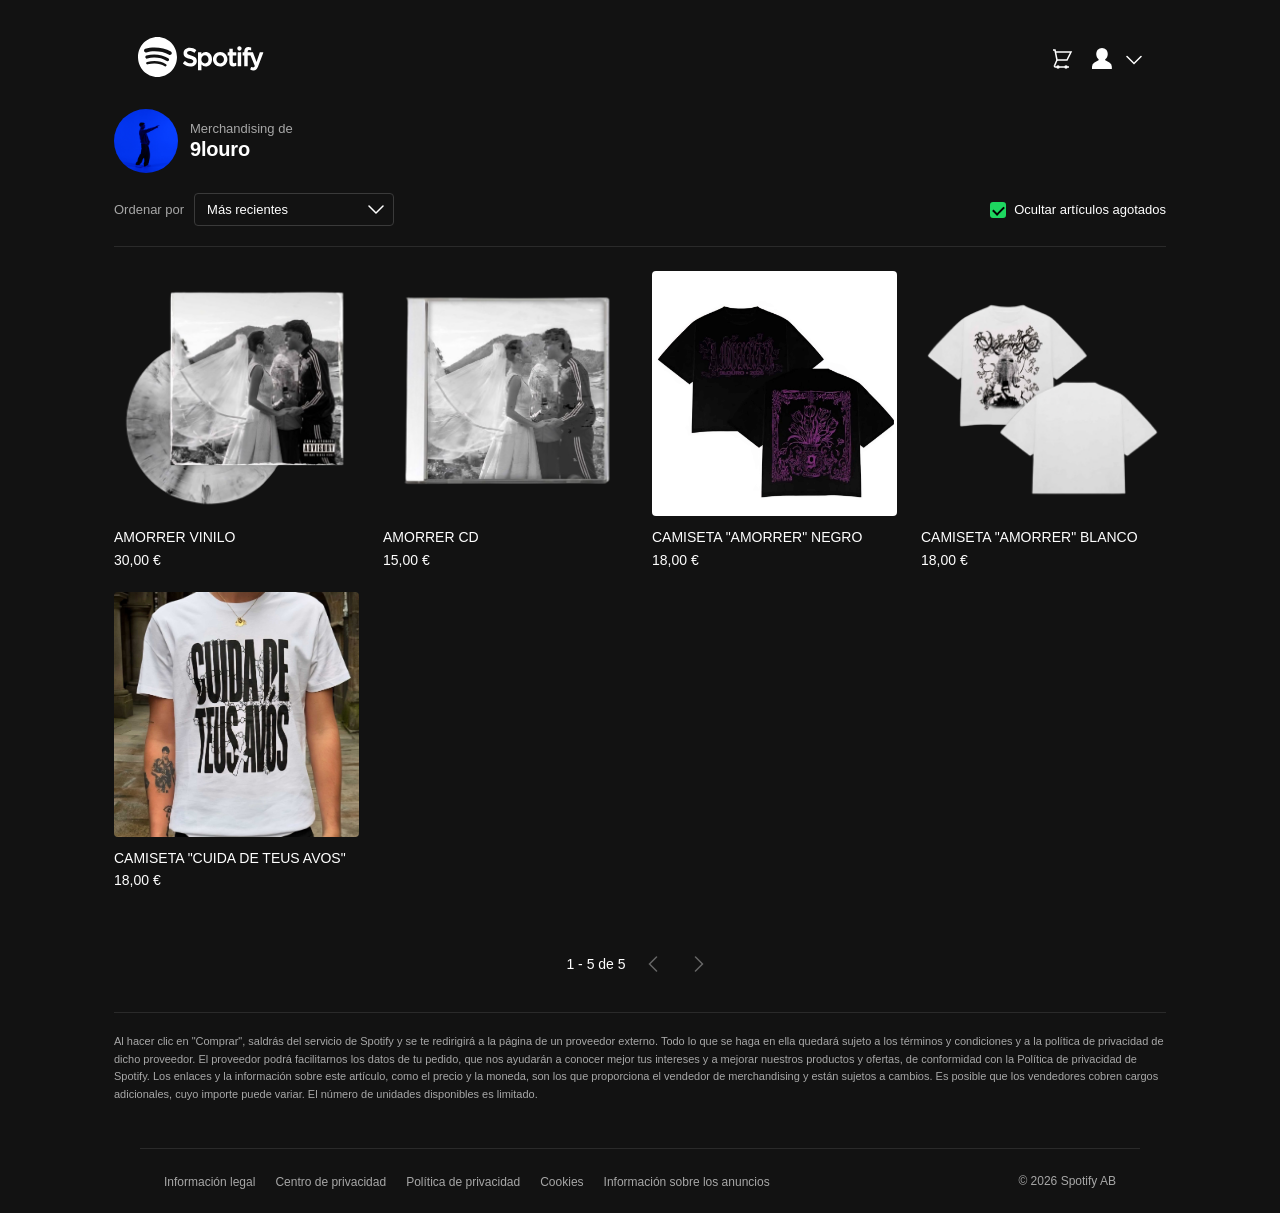
==== index.html @ 498a2c0f "Changes in the html's and new index" ====
<!DOCTYPE html>
<html lang="es">
<head>
  <meta charset="UTF-8">
  <meta name="viewport" content="width=device-width, initial-scale=1.0">
  <link rel="icon" href="https://shop.spotify.com/favicon.ico">
  <title>Spotify - Merchandising de 9louro</title>
  <style>
    * { box-sizing: border-box; margin: 0; padding: 0; }

    :root {
      --bg: #121212;
      --surface: #1a1a1a;
      --border: #2a2a2a;
      --text: #ffffff;
      --text-sub: #a7a7a7;
      --green: #1ed760;
      --green-hover: #1fdf64;
      --radius: 4px;
    }

    body {
      background: var(--bg);
      color: var(--text);
      font-family: 'CircularSp', 'Circular Std', Helvetica, Arial, sans-serif;
      font-size: 14px;
      min-height: 100vh;
      max-width: 1100px;
      margin: 0 auto;
      padding: 32px 24px 0;
    }

    /* ── HEADER ── */
    header {
      display: flex;
      align-items: center;
      justify-content: space-between;
      padding: 0 24px;
      background: var(--bg);
      position: sticky;
      top: 0;
      z-index: 100;
    }

    .logo svg { display: block; }

    .header-right {
      display: flex;
      align-items: center;
      gap: 8px;
    }

    .icon-btn {
      background: none;
      border: none;
      cursor: pointer;
      color: var(--text);
      display: flex;
      align-items: center;
      padding: 4px;
      border-radius: 50%;
      transition: opacity .15s;
    }
    .icon-btn:hover { opacity: .75; }

    /* ── ARTIST TITLE BAR ── */
    .artist-title-bar {
      display: flex;
      align-items: center;
      gap: 12px;
      padding: 24px 0 20px;
    }

    .artist-avatar {
      width: 64px;
      height: 64px;
      border-radius: 50%;
      object-fit: cover;
    }

    .artist-meta p:first-child {
      font-size: 13px;
      color: var(--text-sub);
      margin-bottom: 2px;
    }

    .artist-meta a {
      font-size: 20px;
      font-weight: 900;
      color: var(--text);
      text-decoration: none;
      letter-spacing: -0.01em;
    }
    .artist-meta a:hover { text-decoration: underline; }

    /* ── FILTERS ── */
    .filters-bar {
      display: flex;
      align-items: center;
      justify-content: space-between;
      flex-wrap: wrap;
      gap: 12px;
      padding: 0 0 20px;
      border-bottom: 1px solid var(--border);
      margin-bottom: 24px;
    }

    .sort-group {
      display: flex;
      align-items: center;
      gap: 10px;
    }

    .sort-label {
      font-size: 13px;
      color: var(--text-sub);
      white-space: nowrap;
    }

    .select-wrapper {
      position: relative;
    }

    select {
      background: var(--bg);
      border: 1px solid #3a3a3a;
      color: var(--text);
      padding: 8px 36px 8px 12px;
      border-radius: var(--radius);
      font-size: 13px;
      appearance: none;
      cursor: pointer;
      outline: none;
      transition: border-color .15s;
    }
    select:focus { border-color: var(--text); }

    .select-arrow {
      position: absolute;
      right: 10px;
      top: 50%;
      transform: translateY(-50%);
      pointer-events: none;
      color: var(--text);
    }

    .stock-filter {
      display: flex;
      align-items: center;
      gap: 8px;
      cursor: pointer;
      user-select: none;
    }

    .stock-filter input[type="checkbox"] {
      appearance: none;
      width: 16px;
      height: 16px;
      border: 2px solid var(--green);
      border-radius: 3px;
      background: transparent;
      cursor: pointer;
      position: relative;
      flex-shrink: 0;
    }
    .stock-filter input[type="checkbox"]:checked {
      background: var(--green);
    }
    .stock-filter input[type="checkbox"]:checked::after {
      content: '';
      position: absolute;
      left: 3px;
      top: 0px;
      width: 5px;
      height: 9px;
      border: 2px solid #000;
      border-top: none;
      border-left: none;
      transform: rotate(45deg);
    }

    .stock-filter span {
      font-size: 13px;
      color: var(--text);
    }

    /* ── PRODUCT GRID ── */
    .products-grid {
      display: grid;
      grid-template-columns: repeat(auto-fill, minmax(200px, 1fr));
      gap: 24px;
      margin-bottom: 40px;
    }

    .product-card {
      text-decoration: none;
      color: var(--text);
      display: flex;
      flex-direction: column;
      cursor: pointer;
      border-radius: 4px;
      transition: opacity .15s;
    }
    .product-card:hover { opacity: .85; }

    .product-img-wrap {
      position: relative;
      width: 100%;
      padding-top: 100%;
      border-radius: var(--radius);
      overflow: hidden;
      margin-bottom: 12px;
    }

    .product-img-wrap img {
      position: absolute;
      inset: 0;
      width: 100%;
      height: 100%;
      object-fit: contain;
      display: block;
    }

    .product-name {
      font-size: 14px;
      font-weight: 400;
      line-height: 1.4;
      margin-bottom: 4px;
      color: var(--text);
    }

    .product-price {
      font-size: 14px;
      color: var(--text);
    }

    /* ── PAGINATION ── */
    .pagination {
      display: flex;
      align-items: center;
      justify-content: center;
      gap: 12px;
      padding: 20px 0 32px;
    }

    .page-count {
      font-size: 14px;
      color: var(--text);
    }

    .page-btn {
      background: none;
      border: none;
      cursor: pointer;
      color: var(--text);
      display: flex;
      align-items: center;
      justify-content: center;
      width: 32px;
      height: 32px;
      border-radius: 50%;
      transition: background .15s;
    }
    .page-btn:hover:not(:disabled) { background: #2a2a2a; }
    .page-btn:disabled { opacity: .35; cursor: default; }

    /* ── DISCLAIMER ── */
    .disclaimer-section {
      border-top: 1px solid var(--border);
      padding: 20px 0;
      margin-bottom: 24px;
    }

    .disclaimer-section p {
      font-size: 11px;
      color: var(--text-sub);
      line-height: 1.6;
    }

    /* ── FOOTER ── */
    footer {
      border-top: 1px solid var(--border);
      padding: 24px;
      display: flex;
      align-items: center;
      justify-content: space-between;
      flex-wrap: wrap;
      gap: 12px;
      max-width: 1000px;
      margin: 0 auto;
    }

    .footer-links {
      display: flex;
      gap: 20px;
      flex-wrap: wrap;
      list-style: none;
    }

    .footer-links a {
      color: var(--text-sub);
      text-decoration: none;
      font-size: 12px;
      transition: color .15s;
    }
    .footer-links a:hover { color: var(--text); }

    .copyright {
      font-size: 12px;
      color: var(--text-sub);
    }

    /* ── CART DRAWER ── */
    .drawer-backdrop {
      position: fixed;
      inset: 0;
      background: rgba(0,0,0,.6);
      z-index: 200;
      display: none;
      opacity: 0;
      transition: opacity .25s;
    }
    .drawer-backdrop.open { display: flex; opacity: 1; }

    .drawer {
      position: fixed;
      top: 0;
      right: -360px;
      width: 360px;
      height: 100%;
      background: #fff;
      color: #000;
      z-index: 201;
      display: flex;
      flex-direction: column;
      transition: right .25s ease;
    }
    .drawer.open { right: 0; }

    .drawer-header {
      display: flex;
      align-items: center;
      justify-content: space-between;
      padding: 20px 24px;
      border-bottom: 1px solid #e5e5e5;
    }

    .drawer-title {
      font-size: 18px;
      font-weight: 900;
    }

    .drawer-close {
      background: none;
      border: none;
      cursor: pointer;
      color: #000;
      display: flex;
    }

    .drawer-body {
      flex: 1;
      display: flex;
      flex-direction: column;
      align-items: center;
      justify-content: center;
      gap: 16px;
      padding: 32px;
      text-align: center;
    }

    .empty-cart-msg {
      font-size: 14px;
      color: #666;
    }

    .start-shopping-btn {
      background: var(--green);
      color: #000;
      border: none;
      border-radius: 500px;
      padding: 12px 24px;
      font-size: 14px;
      font-weight: 700;
      cursor: pointer;
      transition: background .15s;
    }
    .start-shopping-btn:hover { background: var(--green-hover); }

    /* ── RESPONSIVE ── */
    @media (max-width: 600px) {
      .products-grid { grid-template-columns: repeat(2, 1fr); gap: 16px; }
      body { padding: 16px 16px 0; }
    }
  </style>
</head>
<body>

<!-- CART DRAWER -->
<div class="drawer-backdrop" id="drawerBackdrop" onclick="closeCart()"></div>
<div class="drawer" id="cartDrawer">
  <div class="drawer-header">
    <span class="drawer-title">Tu carrito</span>
    <button class="drawer-close" onclick="closeCart()" aria-label="Cerrar carrito">
      <svg width="24" height="24" viewBox="0 0 24 24" fill="currentColor">
        <path d="M3.293 3.293a1 1 0 0 1 1.414 0L12 10.586l7.293-7.293a1 1 0 1 1 1.414 1.414L13.414 12l7.293 7.293a1 1 0 0 1-1.414 1.414L12 13.414l-7.293 7.293a1 1 0 0 1-1.414-1.414L10.586 12 3.293 4.707a1 1 0 0 1 0-1.414z"/>
      </svg>
    </button>
  </div>
  <div class="drawer-body">
    <p class="empty-cart-msg">Tu carrito está vacío</p>
    <button class="start-shopping-btn" onclick="closeCart()">Empezar a comprar</button>
  </div>
</div>

<!-- HEADER -->
<header>
  <div>
    <a href="https://www.spotify.com" aria-label="Spotify">
      <svg width="130" height="50" viewBox="0 0 78 24" fill="white">
        <path d="M18.616 10.639c-3.77-2.297-9.99-2.509-13.59-1.388a1.077 1.077 0 0 1-1.164-.363 1.14 1.14 0 0 1-.119-1.237c.136-.262.37-.46.648-.548 4.132-1.287 11-1.038 15.342 1.605a1.138 1.138 0 0 1 .099 1.863 1.081 1.081 0 0 1-.813.213c-.142-.02-.28-.07-.403-.145Zm-.124 3.402a.915.915 0 0 1-.563.42.894.894 0 0 1-.69-.112c-3.144-1.983-7.937-2.557-11.657-1.398a.898.898 0 0 1-.971-.303.952.952 0 0 1-.098-1.03.929.929 0 0 1 .54-.458c4.248-1.323 9.53-.682 13.14 1.595a.95.95 0 0 1 .3 1.286Zm-1.43 3.267a.73.73 0 0 1-.45.338.712.712 0 0 1-.553-.089c-2.748-1.722-6.204-2.111-10.276-1.156a.718.718 0 0 1-.758-.298.745.745 0 0 1-.115-.265.757.757 0 0 1 .092-.563.737.737 0 0 1 .457-.333c4.455-1.045 8.277-.595 11.361 1.338a.762.762 0 0 1 .241 1.028ZM11.696 0C5.237 0 0 5.373 0 12c0 6.628 5.236 12 11.697 12 6.46 0 11.698-5.372 11.698-12 0-6.627-5.238-12-11.699-12h.001Zm20.126 11.078c-2.019-.494-2.379-.84-2.379-1.57 0-.688.633-1.151 1.572-1.151.91 0 1.814.352 2.76 1.076a.131.131 0 0 0 .187-.03l.987-1.426a.139.139 0 0 0-.025-.185c-1.127-.928-2.396-1.378-3.88-1.378-2.18 0-3.703 1.342-3.703 3.263 0 2.06 1.315 2.788 3.585 3.352 1.932.457 2.258.84 2.258 1.524 0 .757-.659 1.229-1.72 1.229-1.18 0-2.141-.408-3.216-1.364a.13.13 0 0 0-.188.016l-1.106 1.35a.137.137 0 0 0 .013.188c1.252 1.147 2.79 1.752 4.451 1.752 2.35 0 3.869-1.317 3.869-3.356 0-1.723-1.003-2.676-3.465-3.29Zm10.487 2.31c0 1.454-.874 2.47-2.125 2.47-1.235 0-2.169-1.061-2.169-2.47 0-1.41.933-2.47 2.17-2.47 1.23 0 2.124 1.038 2.124 2.47Zm-1.706-4.354c-1.018 0-1.854.412-2.543 1.256v-.95a.136.136 0 0 0-.038-.095.132.132 0 0 0-.093-.04h-1.81a.131.131 0 0 0-.093.04.136.136 0 0 0-.039.096v10.546c0 .076.06.137.133.137h1.809a.132.132 0 0 0 .093-.041.136.136 0 0 0 .038-.096v-3.329c.69.794 1.525 1.18 2.543 1.18 1.893 0 3.808-1.494 3.808-4.35 0-2.858-1.915-4.354-3.808-4.354Zm8.72 6.839c-1.297 0-2.274-1.068-2.274-2.486 0-1.422.943-2.455 2.244-2.455 1.305 0 2.288 1.069 2.288 2.487 0 1.422-.949 2.454-2.258 2.454Zm0-6.838c-2.438 0-4.347 1.926-4.347 4.383 0 2.432 1.896 4.338 4.317 4.338 2.445 0 4.36-1.92 4.36-4.369 0-2.44-1.901-4.353-4.33-4.353Zm9.535.17h-1.99V7.117a.136.136 0 0 0-.08-.126.13.13 0 0 0-.052-.01h-1.809a.133.133 0 0 0-.093.04.136.136 0 0 0-.038.095v2.087h-.87a.131.131 0 0 0-.122.085.139.139 0 0 0-.01.052v1.595c0 .074.06.135.132.135h.87v4.126c0 1.667.809 2.513 2.404 2.513.648 0 1.186-.138 1.694-.434a.135.135 0 0 0 .067-.117V15.64a.137.137 0 0 0-.063-.115.13.13 0 0 0-.129-.006c-.349.18-.685.263-1.061.263-.58 0-.84-.271-.84-.876V11.07h1.99a.13.13 0 0 0 .094-.04.136.136 0 0 0 .039-.096V9.339a.137.137 0 0 0-.039-.096.132.132 0 0 0-.094-.04v.001Zm6.934.007v-.255c0-.755.281-1.092.914-1.092.376 0 .68.077 1.019.194a.13.13 0 0 0 .118-.02.135.135 0 0 0 .056-.11V6.365a.137.137 0 0 0-.026-.081.133.133 0 0 0-.068-.05 4.852 4.852 0 0 0-1.502-.22c-1.67 0-2.554.965-2.554 2.788v.393h-.87a.132.132 0 0 0-.093.04.136.136 0 0 0-.038.096v1.603c0 .075.059.136.132.136h.87v6.364c0 .075.058.135.131.135h1.809c.072 0 .131-.06.131-.135V11.07h1.69l2.586 6.362c-.294.669-.583.802-.977.802-.319 0-.654-.098-.998-.29a.133.133 0 0 0-.105-.01.135.135 0 0 0-.078.072l-.612 1.38a.137.137 0 0 0 .056.175 3.733 3.733 0 0 0 1.932.508c1.334 0 2.073-.638 2.724-2.355l3.137-8.317a.14.14 0 0 0-.014-.126.131.131 0 0 0-.108-.06h-1.883a.132.132 0 0 0-.126.092l-1.928 5.651L69.006 9.3a.133.133 0 0 0-.124-.088h-3.09v.001Zm-4.02-.008h-1.809a.132.132 0 0 0-.093.041.136.136 0 0 0-.038.096v8.094c0 .075.06.135.132.135h1.809c.072 0 .131-.06.131-.135V9.34a.136.136 0 0 0-.038-.096.133.133 0 0 0-.094-.04Zm-.896-3.685a1.295 1.295 0 0 0-.919.393c-.243.25-.379.586-.377.937a1.342 1.342 0 0 0 .377.938 1.304 1.304 0 0 0 .92.393c.346-.002.677-.143.92-.393s.379-.587.377-.938c0-.735-.581-1.33-1.296-1.33h-.002Z"/>
      </svg>
    </a>
  </div>
  <div class="header-right">
    <button class="icon-btn" onclick="openCart()" aria-label="Abrir carrito">
      <svg width="24" height="24" viewBox="0 0 24 24" fill="currentColor">
        <path d="M3 3h2l.4 2M7 13h10l4-8H5.4M7 13L5.4 5M7 13l-2.3 5.3A1 1 0 0 0 5.6 20H19m-12 0a1 1 0 1 0 2 0 1 1 0 0 0-2 0Zm8 0a1 1 0 1 0 2 0 1 1 0 0 0-2 0Z" stroke="white" stroke-width="1.5" fill="none"/>
      </svg>
    </button>
    <button class="icon-btn" aria-label="Perfil">
      <svg width="24" height="24" viewBox="0 0 24 24" fill="currentColor">
        <path d="M10.165 11.101a2.5 2.5 0 0 1-.67 3.766L5.5 17.173A2.998 2.998 0 0 0 4 19.771v.232h16.001v-.232a3 3 0 0 0-1.5-2.598l-3.995-2.306a2.5 2.5 0 0 1-.67-3.766l.521-.626.002-.002c.8-.955 1.303-1.987 1.375-3.19.041-.706-.088-1.433-.187-1.727a3.717 3.717 0 0 0-.768-1.334 3.767 3.767 0 0 0-5.557 0c-.34.37-.593.82-.768 1.334-.1.294-.228 1.021-.187 1.727.072 1.203.575 2.235 1.375 3.19l.002.002.521.626z"/>
        <path d="M15.727 11.758l-.52.624a.5.5 0 0 0 .134.753l3.995 2.306a5 5 0 0 1 2.5 4.33v2.232H2V19.77a5 5 0 0 1 2.5-4.33l3.995-2.306a.5.5 0 0 0 .134-.753l-.518-.622-.002-.002c-1-1.192-1.735-2.62-1.838-4.356-.056-.947.101-1.935.29-2.49A5.713 5.713 0 0 1 7.748 2.87a5.768 5.768 0 0 1 8.505 0 5.713 5.713 0 0 1 1.187 2.043c.189.554.346 1.542.29 2.489-.103 1.736-.838 3.163-1.837 4.355m-.001.001z"/>
      </svg>
    </button>
    <svg width="16" height="16" viewBox="0 0 16 16" fill="white">
      <path d="M.47 4.97a.75.75 0 0 1 1.06 0L8 11.44l6.47-6.47a.75.75 0 1 1 1.06 1.06L8 13.56.47 6.03a.75.75 0 0 1 0-1.06z"/>
    </svg>
  </div>
</header>

<!-- ARTIST TITLE -->
<div class="artist-title-bar">
  <img src="./Media/artist photo.png" alt="9louro" class="artist-avatar">
  <div class="artist-meta">
    <p>Merchandising de</p>
    <a href="https://open.spotify.com/artist/6qqNVTkY8uBg9cP3Jd7DAH" target="_blank">9louro</a>
  </div>
</div>

<!-- FILTERS -->
<div class="filters-bar">
  <div class="sort-group">
    <span class="sort-label">Ordenar por</span>
    <div class="select-wrapper">
      <select id="sortSelect" onchange="sortProducts()">
        <option value="date_desc">Más recientes</option>
        <option value="date_asc">Más antiguos</option>
        <option value="price_asc">Precio: de menor a mayor</option>
        <option value="price_desc">Precio: de mayor a menor</option>
      </select>
      <span class="select-arrow">
        <svg width="16" height="16" viewBox="0 0 16 16" fill="currentColor">
          <path d="M.47 4.97a.75.75 0 0 1 1.06 0L8 11.44l6.47-6.47a.75.75 0 1 1 1.06 1.06L8 13.56.47 6.03a.75.75 0 0 1 0-1.06z"/>
        </svg>
      </span>
    </div>
  </div>
  <label class="stock-filter">
    <input type="checkbox" id="inStockOnly" checked onchange="renderProducts()">
    <span>Ocultar artículos agotados</span>
  </label>
</div>

<!-- PRODUCTS GRID -->
<section class="products-grid" id="productsGrid"></section>

<!-- PAGINATION -->
<nav class="pagination" aria-label="Pages">
  <span class="page-count" id="pageCount">1 - 5 de 5</span>
  <button class="page-btn" disabled aria-label="Anterior">
    <svg width="16" height="16" viewBox="0 0 16 16" fill="currentColor">
      <path d="M11.03.47a.75.75 0 0 1 0 1.06L4.56 8l6.47 6.47a.75.75 0 1 1-1.06 1.06L2.44 8 9.97.47a.75.75 0 0 1 1.06 0z"/>
    </svg>
  </button>
  <button class="page-btn" disabled aria-label="Siguiente">
    <svg width="16" height="16" viewBox="0 0 16 16" fill="currentColor">
      <path d="M4.97.47a.75.75 0 0 0 0 1.06L11.44 8l-6.47 6.47a.75.75 0 1 0 1.06 1.06L13.56 8 6.03.47a.75.75 0 0 0-1.06 0z"/>
    </svg>
  </button>
</nav>

<!-- DISCLAIMER -->
<div class="disclaimer-section">
  <p>Al hacer clic en "Comprar", saldrás del servicio de Spotify y se te redirigirá a la página de un proveedor externo. Todo lo que se haga en ella quedará sujeto a los términos y condiciones y a la política de privacidad de dicho proveedor. El proveedor podrá facilitarnos los datos de tu pedido, que nos ayudarán a conocer mejor tus intereses y a mejorar nuestros productos y ofertas, de conformidad con la Política de privacidad de Spotify. Los enlaces y la información sobre este artículo, como el precio y la moneda, son los que proporciona el vendedor de merchandising y están sujetos a cambios. Es posible que los vendedores cobren cargos adicionales, cuyo importe puede variar. El número de unidades disponibles es limitado.</p>
</div>

<!-- FOOTER -->
<footer>
  <nav>
    <ul class="footer-links">
      <li><a href="https://www.spotify.com/legal/" target="_blank">Información legal</a></li>
      <li><a href="https://www.spotify.com/privacy/" target="_blank">Centro de privacidad</a></li>
      <li><a href="https://www.spotify.com/legal/privacy-policy/" target="_blank">Política de privacidad</a></li>
      <li><a href="https://www.spotify.com/legal/cookies-policy/" target="_blank">Cookies</a></li>
      <li><a href="https://www.spotify.com/legal/privacy-policy/#s3" target="_blank">Información sobre los anuncios</a></li>
    </ul>
  </nav>
  <small class="copyright">© 2026 Spotify AB</small>
</footer>

<script>
  // ── Products data ────────────────────────────────────────────────────────
  const allProducts = [
    {
      id: 1,
      name: 'AMORRER VINILO',
      price: 30.00,
      priceStr: '30,00 €',
      img: './Media/vinilo alante no back.png',
      href: './AmorrerVinilo.html',
      inStock: true,
      date: 5,
    },
    {
      id: 2,
      name: 'AMORRER CD',
      price: 15.00,
      priceStr: '15,00 €',
      img: './Media/disco alante no back.png',
      href: './AmorrerCD.html',
      inStock: true,
      date: 4,
    },
    {
      id: 3,
      name: 'CAMISETA "AMORRER" NEGRO',
      price: 18.00,
      priceStr: '18,00 €',
      img: './Media/camiseta negra.jpg',
      href: './CamisetaAmorrerNegro.html',
      inStock: true,
      date: 3,
    },
    {
      id: 4,
      name: 'CAMISETA "AMORRER" BLANCO',
      price: 18.00,
      priceStr: '18,00 €',
      img: './Media/camiseta blanca no back.png',
      href: './CamisetaAmorrerBlanco.html',
      inStock: true,
      date: 2,
    },
    {
      id: 5,
      name: 'CAMISETA "CUIDA DE TEUS AVOS"',
      price: 18.00,
      priceStr: '18,00 €',
      img: './Media/camiseta 3_1.jpg',
      href: './CamisetaCuidaDeTeusAvos.html',
      inStock: true,
      date: 1,
    },
  ];

  function sortProducts() {
    const sort = document.getElementById('sortSelect').value;
    const arr = [...allProducts];
    if (sort === 'price_asc')  arr.sort((a, b) => a.price - b.price);
    if (sort === 'price_desc') arr.sort((a, b) => b.price - a.price);
    if (sort === 'date_asc')   arr.sort((a, b) => a.date - b.date);
    if (sort === 'date_desc')  arr.sort((a, b) => b.date - a.date);
    renderProducts(arr);
  }

  function renderProducts(list) {
    const hideOOS = document.getElementById('inStockOnly').checked;
    const sort = document.getElementById('sortSelect').value;

    if (!list) {
      list = [...allProducts];
      if (sort === 'price_asc')  list.sort((a, b) => a.price - b.price);
      if (sort === 'price_desc') list.sort((a, b) => b.price - a.price);
      if (sort === 'date_asc')   list.sort((a, b) => a.date - b.date);
      if (sort === 'date_desc')  list.sort((a, b) => b.date - a.date);
    }

    const filtered = hideOOS ? list.filter(p => p.inStock) : list;
    const grid = document.getElementById('productsGrid');
    const count = document.getElementById('pageCount');

    grid.innerHTML = filtered.map(p => `
      <a href="${p.href}" class="product-card">
        <div class="product-img-wrap">
          <img src="${p.img}" alt="${p.name}" loading="lazy">
        </div>
        <p class="product-name">${p.name}</p>
        <p class="product-price">${p.priceStr}</p>
      </a>
    `).join('');

    count.textContent = `1 - ${filtered.length} de ${filtered.length}`;
  }

  // ── Cart ──────────────────────────────────────────────────────────────────
  function openCart() {
    document.getElementById('cartDrawer').classList.add('open');
    document.getElementById('drawerBackdrop').classList.add('open');
  }

  function closeCart() {
    document.getElementById('cartDrawer').classList.remove('open');
    document.getElementById('drawerBackdrop').classList.remove('open');
  }

  // Init
  renderProducts();
</script>
</body>
</html>
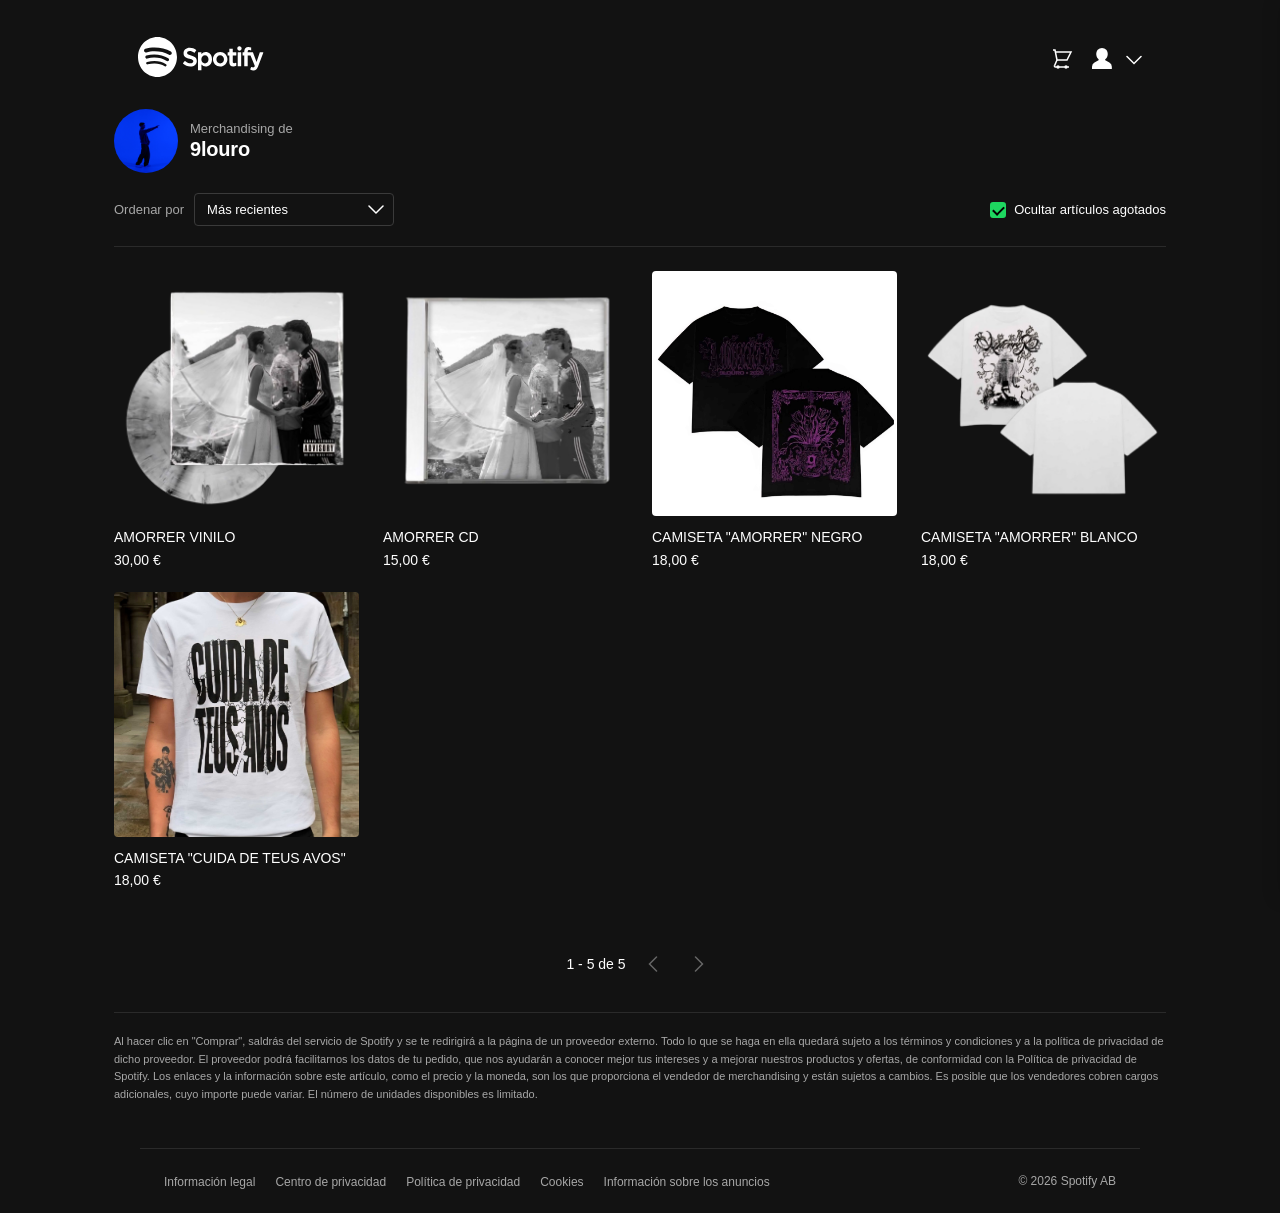
==== commit 2c30b3d7: "All the changes at once" ====
--- a/index.html
+++ b/index.html
@@ -4,395 +4,8 @@
   <meta charset="UTF-8">
   <meta name="viewport" content="width=device-width, initial-scale=1.0">
   <link rel="icon" href="https://shop.spotify.com/favicon.ico">
+  <link rel="stylesheet" href="./CSS/styles.css">
   <title>Spotify - Merchandising de 9louro</title>
-  <style>
-    * { box-sizing: border-box; margin: 0; padding: 0; }
-
-    :root {
-      --bg: #121212;
-      --surface: #1a1a1a;
-      --border: #2a2a2a;
-      --text: #ffffff;
-      --text-sub: #a7a7a7;
-      --green: #1ed760;
-      --green-hover: #1fdf64;
-      --radius: 4px;
-    }
-
-    body {
-      background: var(--bg);
-      color: var(--text);
-      font-family: 'CircularSp', 'Circular Std', Helvetica, Arial, sans-serif;
-      font-size: 14px;
-      min-height: 100vh;
-      max-width: 1100px;
-      margin: 0 auto;
-      padding: 32px 24px 0;
-    }
-
-    /* ── HEADER ── */
-    header {
-      display: flex;
-      align-items: center;
-      justify-content: space-between;
-      padding: 0 24px;
-      background: var(--bg);
-      position: sticky;
-      top: 0;
-      z-index: 100;
-    }
-
-    .logo svg { display: block; }
-
-    .header-right {
-      display: flex;
-      align-items: center;
-      gap: 8px;
-    }
-
-    .icon-btn {
-      background: none;
-      border: none;
-      cursor: pointer;
-      color: var(--text);
-      display: flex;
-      align-items: center;
-      padding: 4px;
-      border-radius: 50%;
-      transition: opacity .15s;
-    }
-    .icon-btn:hover { opacity: .75; }
-
-    /* ── ARTIST TITLE BAR ── */
-    .artist-title-bar {
-      display: flex;
-      align-items: center;
-      gap: 12px;
-      padding: 24px 0 20px;
-    }
-
-    .artist-avatar {
-      width: 64px;
-      height: 64px;
-      border-radius: 50%;
-      object-fit: cover;
-    }
-
-    .artist-meta p:first-child {
-      font-size: 13px;
-      color: var(--text-sub);
-      margin-bottom: 2px;
-    }
-
-    .artist-meta a {
-      font-size: 20px;
-      font-weight: 900;
-      color: var(--text);
-      text-decoration: none;
-      letter-spacing: -0.01em;
-    }
-    .artist-meta a:hover { text-decoration: underline; }
-
-    /* ── FILTERS ── */
-    .filters-bar {
-      display: flex;
-      align-items: center;
-      justify-content: space-between;
-      flex-wrap: wrap;
-      gap: 12px;
-      padding: 0 0 20px;
-      border-bottom: 1px solid var(--border);
-      margin-bottom: 24px;
-    }
-
-    .sort-group {
-      display: flex;
-      align-items: center;
-      gap: 10px;
-    }
-
-    .sort-label {
-      font-size: 13px;
-      color: var(--text-sub);
-      white-space: nowrap;
-    }
-
-    .select-wrapper {
-      position: relative;
-    }
-
-    select {
-      background: var(--bg);
-      border: 1px solid #3a3a3a;
-      color: var(--text);
-      padding: 8px 36px 8px 12px;
-      border-radius: var(--radius);
-      font-size: 13px;
-      appearance: none;
-      cursor: pointer;
-      outline: none;
-      transition: border-color .15s;
-    }
-    select:focus { border-color: var(--text); }
-
-    .select-arrow {
-      position: absolute;
-      right: 10px;
-      top: 50%;
-      transform: translateY(-50%);
-      pointer-events: none;
-      color: var(--text);
-    }
-
-    .stock-filter {
-      display: flex;
-      align-items: center;
-      gap: 8px;
-      cursor: pointer;
-      user-select: none;
-    }
-
-    .stock-filter input[type="checkbox"] {
-      appearance: none;
-      width: 16px;
-      height: 16px;
-      border: 2px solid var(--green);
-      border-radius: 3px;
-      background: transparent;
-      cursor: pointer;
-      position: relative;
-      flex-shrink: 0;
-    }
-    .stock-filter input[type="checkbox"]:checked {
-      background: var(--green);
-    }
-    .stock-filter input[type="checkbox"]:checked::after {
-      content: '';
-      position: absolute;
-      left: 3px;
-      top: 0px;
-      width: 5px;
-      height: 9px;
-      border: 2px solid #000;
-      border-top: none;
-      border-left: none;
-      transform: rotate(45deg);
-    }
-
-    .stock-filter span {
-      font-size: 13px;
-      color: var(--text);
-    }
-
-    /* ── PRODUCT GRID ── */
-    .products-grid {
-      display: grid;
-      grid-template-columns: repeat(auto-fill, minmax(200px, 1fr));
-      gap: 24px;
-      margin-bottom: 40px;
-    }
-
-    .product-card {
-      text-decoration: none;
-      color: var(--text);
-      display: flex;
-      flex-direction: column;
-      cursor: pointer;
-      border-radius: 4px;
-      transition: opacity .15s;
-    }
-    .product-card:hover { opacity: .85; }
-
-    .product-img-wrap {
-      position: relative;
-      width: 100%;
-      padding-top: 100%;
-      border-radius: var(--radius);
-      overflow: hidden;
-      margin-bottom: 12px;
-    }
-
-    .product-img-wrap img {
-      position: absolute;
-      inset: 0;
-      width: 100%;
-      height: 100%;
-      object-fit: contain;
-      display: block;
-    }
-
-    .product-name {
-      font-size: 14px;
-      font-weight: 400;
-      line-height: 1.4;
-      margin-bottom: 4px;
-      color: var(--text);
-    }
-
-    .product-price {
-      font-size: 14px;
-      color: var(--text);
-    }
-
-    /* ── PAGINATION ── */
-    .pagination {
-      display: flex;
-      align-items: center;
-      justify-content: center;
-      gap: 12px;
-      padding: 20px 0 32px;
-    }
-
-    .page-count {
-      font-size: 14px;
-      color: var(--text);
-    }
-
-    .page-btn {
-      background: none;
-      border: none;
-      cursor: pointer;
-      color: var(--text);
-      display: flex;
-      align-items: center;
-      justify-content: center;
-      width: 32px;
-      height: 32px;
-      border-radius: 50%;
-      transition: background .15s;
-    }
-    .page-btn:hover:not(:disabled) { background: #2a2a2a; }
-    .page-btn:disabled { opacity: .35; cursor: default; }
-
-    /* ── DISCLAIMER ── */
-    .disclaimer-section {
-      border-top: 1px solid var(--border);
-      padding: 20px 0;
-      margin-bottom: 24px;
-    }
-
-    .disclaimer-section p {
-      font-size: 11px;
-      color: var(--text-sub);
-      line-height: 1.6;
-    }
-
-    /* ── FOOTER ── */
-    footer {
-      border-top: 1px solid var(--border);
-      padding: 24px;
-      display: flex;
-      align-items: center;
-      justify-content: space-between;
-      flex-wrap: wrap;
-      gap: 12px;
-      max-width: 1000px;
-      margin: 0 auto;
-    }
-
-    .footer-links {
-      display: flex;
-      gap: 20px;
-      flex-wrap: wrap;
-      list-style: none;
-    }
-
-    .footer-links a {
-      color: var(--text-sub);
-      text-decoration: none;
-      font-size: 12px;
-      transition: color .15s;
-    }
-    .footer-links a:hover { color: var(--text); }
-
-    .copyright {
-      font-size: 12px;
-      color: var(--text-sub);
-    }
-
-    /* ── CART DRAWER ── */
-    .drawer-backdrop {
-      position: fixed;
-      inset: 0;
-      background: rgba(0,0,0,.6);
-      z-index: 200;
-      display: none;
-      opacity: 0;
-      transition: opacity .25s;
-    }
-    .drawer-backdrop.open { display: flex; opacity: 1; }
-
-    .drawer {
-      position: fixed;
-      top: 0;
-      right: -360px;
-      width: 360px;
-      height: 100%;
-      background: #fff;
-      color: #000;
-      z-index: 201;
-      display: flex;
-      flex-direction: column;
-      transition: right .25s ease;
-    }
-    .drawer.open { right: 0; }
-
-    .drawer-header {
-      display: flex;
-      align-items: center;
-      justify-content: space-between;
-      padding: 20px 24px;
-      border-bottom: 1px solid #e5e5e5;
-    }
-
-    .drawer-title {
-      font-size: 18px;
-      font-weight: 900;
-    }
-
-    .drawer-close {
-      background: none;
-      border: none;
-      cursor: pointer;
-      color: #000;
-      display: flex;
-    }
-
-    .drawer-body {
-      flex: 1;
-      display: flex;
-      flex-direction: column;
-      align-items: center;
-      justify-content: center;
-      gap: 16px;
-      padding: 32px;
-      text-align: center;
-    }
-
-    .empty-cart-msg {
-      font-size: 14px;
-      color: #666;
-    }
-
-    .start-shopping-btn {
-      background: var(--green);
-      color: #000;
-      border: none;
-      border-radius: 500px;
-      padding: 12px 24px;
-      font-size: 14px;
-      font-weight: 700;
-      cursor: pointer;
-      transition: background .15s;
-    }
-    .start-shopping-btn:hover { background: var(--green-hover); }
-
-    /* ── RESPONSIVE ── */
-    @media (max-width: 600px) {
-      .products-grid { grid-template-columns: repeat(2, 1fr); gap: 16px; }
-      body { padding: 16px 16px 0; }
-    }
-  </style>
 </head>
 <body>
 
@@ -416,7 +29,7 @@
 <!-- HEADER -->
 <header>
   <div>
-    <a href="https://www.spotify.com" aria-label="Spotify">
+    <a href="./index.html" aria-label="Spotify">
       <svg width="130" height="50" viewBox="0 0 78 24" fill="white">
         <path d="M18.616 10.639c-3.77-2.297-9.99-2.509-13.59-1.388a1.077 1.077 0 0 1-1.164-.363 1.14 1.14 0 0 1-.119-1.237c.136-.262.37-.46.648-.548 4.132-1.287 11-1.038 15.342 1.605a1.138 1.138 0 0 1 .099 1.863 1.081 1.081 0 0 1-.813.213c-.142-.02-.28-.07-.403-.145Zm-.124 3.402a.915.915 0 0 1-.563.42.894.894 0 0 1-.69-.112c-3.144-1.983-7.937-2.557-11.657-1.398a.898.898 0 0 1-.971-.303.952.952 0 0 1-.098-1.03.929.929 0 0 1 .54-.458c4.248-1.323 9.53-.682 13.14 1.595a.95.95 0 0 1 .3 1.286Zm-1.43 3.267a.73.73 0 0 1-.45.338.712.712 0 0 1-.553-.089c-2.748-1.722-6.204-2.111-10.276-1.156a.718.718 0 0 1-.758-.298.745.745 0 0 1-.115-.265.757.757 0 0 1 .092-.563.737.737 0 0 1 .457-.333c4.455-1.045 8.277-.595 11.361 1.338a.762.762 0 0 1 .241 1.028ZM11.696 0C5.237 0 0 5.373 0 12c0 6.628 5.236 12 11.697 12 6.46 0 11.698-5.372 11.698-12 0-6.627-5.238-12-11.699-12h.001Zm20.126 11.078c-2.019-.494-2.379-.84-2.379-1.57 0-.688.633-1.151 1.572-1.151.91 0 1.814.352 2.76 1.076a.131.131 0 0 0 .187-.03l.987-1.426a.139.139 0 0 0-.025-.185c-1.127-.928-2.396-1.378-3.88-1.378-2.18 0-3.703 1.342-3.703 3.263 0 2.06 1.315 2.788 3.585 3.352 1.932.457 2.258.84 2.258 1.524 0 .757-.659 1.229-1.72 1.229-1.18 0-2.141-.408-3.216-1.364a.13.13 0 0 0-.188.016l-1.106 1.35a.137.137 0 0 0 .013.188c1.252 1.147 2.79 1.752 4.451 1.752 2.35 0 3.869-1.317 3.869-3.356 0-1.723-1.003-2.676-3.465-3.29Zm10.487 2.31c0 1.454-.874 2.47-2.125 2.47-1.235 0-2.169-1.061-2.169-2.47 0-1.41.933-2.47 2.17-2.47 1.23 0 2.124 1.038 2.124 2.47Zm-1.706-4.354c-1.018 0-1.854.412-2.543 1.256v-.95a.136.136 0 0 0-.038-.095.132.132 0 0 0-.093-.04h-1.81a.131.131 0 0 0-.093.04.136.136 0 0 0-.039.096v10.546c0 .076.06.137.133.137h1.809a.132.132 0 0 0 .093-.041.136.136 0 0 0 .038-.096v-3.329c.69.794 1.525 1.18 2.543 1.18 1.893 0 3.808-1.494 3.808-4.35 0-2.858-1.915-4.354-3.808-4.354Zm8.72 6.839c-1.297 0-2.274-1.068-2.274-2.486 0-1.422.943-2.455 2.244-2.455 1.305 0 2.288 1.069 2.288 2.487 0 1.422-.949 2.454-2.258 2.454Zm0-6.838c-2.438 0-4.347 1.926-4.347 4.383 0 2.432 1.896 4.338 4.317 4.338 2.445 0 4.36-1.92 4.36-4.369 0-2.44-1.901-4.353-4.33-4.353Zm9.535.17h-1.99V7.117a.136.136 0 0 0-.08-.126.13.13 0 0 0-.052-.01h-1.809a.133.133 0 0 0-.093.04.136.136 0 0 0-.038.095v2.087h-.87a.131.131 0 0 0-.122.085.139.139 0 0 0-.01.052v1.595c0 .074.06.135.132.135h.87v4.126c0 1.667.809 2.513 2.404 2.513.648 0 1.186-.138 1.694-.434a.135.135 0 0 0 .067-.117V15.64a.137.137 0 0 0-.063-.115.13.13 0 0 0-.129-.006c-.349.18-.685.263-1.061.263-.58 0-.84-.271-.84-.876V11.07h1.99a.13.13 0 0 0 .094-.04.136.136 0 0 0 .039-.096V9.339a.137.137 0 0 0-.039-.096.132.132 0 0 0-.094-.04v.001Zm6.934.007v-.255c0-.755.281-1.092.914-1.092.376 0 .68.077 1.019.194a.13.13 0 0 0 .118-.02.135.135 0 0 0 .056-.11V6.365a.137.137 0 0 0-.026-.081.133.133 0 0 0-.068-.05 4.852 4.852 0 0 0-1.502-.22c-1.67 0-2.554.965-2.554 2.788v.393h-.87a.132.132 0 0 0-.093.04.136.136 0 0 0-.038.096v1.603c0 .075.059.136.132.136h.87v6.364c0 .075.058.135.131.135h1.809c.072 0 .131-.06.131-.135V11.07h1.69l2.586 6.362c-.294.669-.583.802-.977.802-.319 0-.654-.098-.998-.29a.133.133 0 0 0-.105-.01.135.135 0 0 0-.078.072l-.612 1.38a.137.137 0 0 0 .056.175 3.733 3.733 0 0 0 1.932.508c1.334 0 2.073-.638 2.724-2.355l3.137-8.317a.14.14 0 0 0-.014-.126.131.131 0 0 0-.108-.06h-1.883a.132.132 0 0 0-.126.092l-1.928 5.651L69.006 9.3a.133.133 0 0 0-.124-.088h-3.09v.001Zm-4.02-.008h-1.809a.132.132 0 0 0-.093.041.136.136 0 0 0-.038.096v8.094c0 .075.06.135.132.135h1.809c.072 0 .131-.06.131-.135V9.34a.136.136 0 0 0-.038-.096.133.133 0 0 0-.094-.04Zm-.896-3.685a1.295 1.295 0 0 0-.919.393c-.243.25-.379.586-.377.937a1.342 1.342 0 0 0 .377.938 1.304 1.304 0 0 0 .92.393c.346-.002.677-.143.92-.393s.379-.587.377-.938c0-.735-.581-1.33-1.296-1.33h-.002Z"/>
       </svg>
@@ -428,7 +41,7 @@
         <path d="M3 3h2l.4 2M7 13h10l4-8H5.4M7 13L5.4 5M7 13l-2.3 5.3A1 1 0 0 0 5.6 20H19m-12 0a1 1 0 1 0 2 0 1 1 0 0 0-2 0Zm8 0a1 1 0 1 0 2 0 1 1 0 0 0-2 0Z" stroke="white" stroke-width="1.5" fill="none"/>
       </svg>
     </button>
-    <button class="icon-btn" aria-label="Perfil">
+    <button class="icon-btn" aria-label="Perfil" onclick="window.location.href='./Pages/login.html'">
       <svg width="24" height="24" viewBox="0 0 24 24" fill="currentColor">
         <path d="M10.165 11.101a2.5 2.5 0 0 1-.67 3.766L5.5 17.173A2.998 2.998 0 0 0 4 19.771v.232h16.001v-.232a3 3 0 0 0-1.5-2.598l-3.995-2.306a2.5 2.5 0 0 1-.67-3.766l.521-.626.002-.002c.8-.955 1.303-1.987 1.375-3.19.041-.706-.088-1.433-.187-1.727a3.717 3.717 0 0 0-.768-1.334 3.767 3.767 0 0 0-5.557 0c-.34.37-.593.82-.768 1.334-.1.294-.228 1.021-.187 1.727.072 1.203.575 2.235 1.375 3.19l.002.002.521.626z"/>
         <path d="M15.727 11.758l-.52.624a.5.5 0 0 0 .134.753l3.995 2.306a5 5 0 0 1 2.5 4.33v2.232H2V19.77a5 5 0 0 1 2.5-4.33l3.995-2.306a.5.5 0 0 0 .134-.753l-.518-.622-.002-.002c-1-1.192-1.735-2.62-1.838-4.356-.056-.947.101-1.935.29-2.49A5.713 5.713 0 0 1 7.748 2.87a5.768 5.768 0 0 1 8.505 0 5.713 5.713 0 0 1 1.187 2.043c.189.554.346 1.542.29 2.489-.103 1.736-.838 3.163-1.837 4.355m-.001.001z"/>
@@ -445,7 +58,7 @@
   <img src="./Media/artist photo.png" alt="9louro" class="artist-avatar">
   <div class="artist-meta">
     <p>Merchandising de</p>
-    <a href="https://open.spotify.com/artist/6qqNVTkY8uBg9cP3Jd7DAH" target="_blank">9louro</a>
+    <a href="https://open.spotify.com/intl-es/artist/3LhbS7hPU5INF3h9riSXwp" target="_blank">9louro</a>
   </div>
 </div>
 
@@ -519,7 +132,7 @@
       price: 30.00,
       priceStr: '30,00 €',
       img: './Media/vinilo alante no back.png',
-      href: './AmorrerVinilo.html',
+      href: './Pages/AmorrerVinilo.html',
       inStock: true,
       date: 5,
     },
@@ -529,7 +142,7 @@
       price: 15.00,
       priceStr: '15,00 €',
       img: './Media/disco alante no back.png',
-      href: './AmorrerCD.html',
+      href: './Pages/AmorrerCD.html',
       inStock: true,
       date: 4,
     },
@@ -539,7 +152,7 @@
       price: 18.00,
       priceStr: '18,00 €',
       img: './Media/camiseta negra.jpg',
-      href: './CamisetaAmorrerNegro.html',
+      href: './Pages/CamisetaAmorrerNegro.html',
       inStock: true,
       date: 3,
     },
@@ -549,7 +162,7 @@
       price: 18.00,
       priceStr: '18,00 €',
       img: './Media/camiseta blanca no back.png',
-      href: './CamisetaAmorrerBlanco.html',
+      href: './Pages/CamisetaAmorrerBlanco.html',
       inStock: true,
       date: 2,
     },
@@ -559,7 +172,7 @@
       price: 18.00,
       priceStr: '18,00 €',
       img: './Media/camiseta 3_1.jpg',
-      href: './CamisetaCuidaDeTeusAvos.html',
+      href: './Pages/CamisetaCuidaDeTeusAvos.html',
       inStock: true,
       date: 1,
     },
@@ -618,5 +231,6 @@
   // Init
   renderProducts();
 </script>
+<script src="./JS/script.js"></script>
 </body>
 </html>
--- a/CSS/styles.css
+++ b/CSS/styles.css
@@ -0,0 +1,474 @@
+/* ═══════════════════════════════════════════════════════════════════════════ */
+/* GLOBAL STYLES - Shared across all pages */
+/* ═══════════════════════════════════════════════════════════════════════════ */
+
+* { 
+  box-sizing: border-box; 
+  margin: 0; 
+  padding: 0; 
+}
+
+:root {
+  --bg: #121212;
+  --surface: #1a1a1a;
+  --border: #2a2a2a;
+  --text: #ffffff;
+  --text-sub: #a7a7a7;
+  --green: #1ed760;
+  --green-hover: #1fdf64;
+  --radius: 4px;
+}
+
+body {
+  background: var(--bg);
+  color: var(--text);
+  font-family: 'CircularSp', 'Circular Std', Helvetica, Arial, sans-serif;
+  font-size: 14px;
+  min-height: 100vh;
+  max-width: 1100px;
+  margin: 0 auto;
+  padding: 32px 24px 0;
+}
+
+/* ── HEADER ── */
+header {
+  display: flex;
+  align-items: center;
+  justify-content: space-between;
+  padding: 0 24px;
+  background: var(--bg);
+  position: sticky;
+  top: 0;
+  z-index: 100;
+}
+
+.header-left {
+  display: flex;
+  align-items: center;
+  gap: 16px;
+}
+
+.logo svg { 
+  display: block; 
+}
+
+.nav-back {
+  display: flex;
+  align-items: center;
+  gap: 6px;
+  color: var(--text);
+  text-decoration: none;
+  font-size: 14px;
+  font-weight: 700;
+  letter-spacing: 0.01em;
+  transition: opacity .15s;
+  padding: 30px 0px 30px;
+}
+.nav-back:hover { 
+  opacity: .75; 
+}
+
+.header-right {
+  display: flex;
+  align-items: center;
+  gap: 8px;
+}
+
+.icon-btn {
+  background: none;
+  border: none;
+  cursor: pointer;
+  color: var(--text);
+  display: flex;
+  align-items: center;
+  padding: 4px;
+  border-radius: 50%;
+  transition: opacity .15s;
+}
+.icon-btn:hover { 
+  opacity: .75; 
+}
+
+/* ── ARTIST TITLE BAR (index.html) ── */
+.artist-title-bar {
+  display: flex;
+  align-items: center;
+  gap: 12px;
+  padding: 24px 0 20px;
+}
+
+.artist-avatar {
+  width: 64px;
+  height: 64px;
+  border-radius: 50%;
+  object-fit: cover;
+}
+
+.artist-meta p:first-child {
+  font-size: 13px;
+  color: var(--text-sub);
+  margin-bottom: 2px;
+}
+
+.artist-meta a {
+  font-size: 20px;
+  font-weight: 900;
+  color: var(--text);
+  text-decoration: none;
+  letter-spacing: -0.01em;
+}
+.artist-meta a:hover { 
+  text-decoration: underline; 
+}
+
+/* ── FILTERS (index.html) ── */
+.filters-bar {
+  display: flex;
+  align-items: center;
+  justify-content: space-between;
+  flex-wrap: wrap;
+  gap: 12px;
+  padding: 0 0 20px;
+  border-bottom: 1px solid var(--border);
+  margin-bottom: 24px;
+}
+
+.sort-group {
+  display: flex;
+  align-items: center;
+  gap: 10px;
+}
+
+.sort-label {
+  font-size: 13px;
+  color: var(--text-sub);
+  white-space: nowrap;
+}
+
+.select-wrapper {
+  position: relative;
+}
+
+select {
+  background: var(--bg);
+  border: 1px solid #3a3a3a;
+  color: var(--text);
+  padding: 8px 36px 8px 12px;
+  border-radius: var(--radius);
+  font-size: 13px;
+  appearance: none;
+  cursor: pointer;
+  outline: none;
+  transition: border-color .15s;
+}
+select:focus { 
+  border-color: var(--text); 
+}
+
+.select-arrow {
+  position: absolute;
+  right: 10px;
+  top: 50%;
+  transform: translateY(-50%);
+  pointer-events: none;
+  color: var(--text);
+}
+
+.stock-filter {
+  display: flex;
+  align-items: center;
+  gap: 8px;
+  cursor: pointer;
+  user-select: none;
+}
+
+.stock-filter input[type="checkbox"] {
+  appearance: none;
+  width: 16px;
+  height: 16px;
+  border: 2px solid var(--green);
+  border-radius: 3px;
+  background: transparent;
+  cursor: pointer;
+  position: relative;
+  flex-shrink: 0;
+}
+.stock-filter input[type="checkbox"]:checked {
+  background: var(--green);
+}
+.stock-filter input[type="checkbox"]:checked::after {
+  content: '';
+  position: absolute;
+  left: 3px;
+  top: 0px;
+  width: 5px;
+  height: 9px;
+  border: 2px solid #000;
+  border-top: none;
+  border-left: none;
+  transform: rotate(45deg);
+}
+
+.stock-filter span {
+  font-size: 13px;
+  color: var(--text);
+}
+
+/* ── PRODUCT GRID (index.html) ── */
+.products-grid {
+  display: grid;
+  grid-template-columns: repeat(auto-fill, minmax(200px, 1fr));
+  gap: 24px;
+  margin-bottom: 40px;
+}
+
+.product-card {
+  text-decoration: none;
+  color: var(--text);
+  display: flex;
+  flex-direction: column;
+  cursor: pointer;
+  border-radius: 4px;
+  transition: opacity .15s;
+}
+.product-card:hover { 
+  opacity: .85; 
+}
+
+.product-img-wrap {
+  position: relative;
+  width: 100%;
+  padding-top: 100%;
+  border-radius: var(--radius);
+  overflow: hidden;
+  margin-bottom: 12px;
+}
+
+.product-img-wrap img {
+  position: absolute;
+  inset: 0;
+  width: 100%;
+  height: 100%;
+  object-fit: contain;
+  display: block;
+}
+
+.product-name {
+  font-size: 14px;
+  font-weight: 400;
+  line-height: 1.4;
+  margin-bottom: 4px;
+  color: var(--text);
+}
+
+.product-price {
+  font-size: 14px;
+  color: var(--text);
+}
+
+/* ── PAGINATION (index.html) ── */
+.pagination {
+  display: flex;
+  align-items: center;
+  justify-content: center;
+  gap: 12px;
+  padding: 20px 0 32px;
+}
+
+.page-count {
+  font-size: 14px;
+  color: var(--text);
+}
+
+.page-btn {
+  background: none;
+  border: none;
+  cursor: pointer;
+  color: var(--text);
+  display: flex;
+  align-items: center;
+  justify-content: center;
+  width: 32px;
+  height: 32px;
+  border-radius: 50%;
+  transition: background .15s;
+}
+.page-btn:hover:not(:disabled) { 
+  background: #2a2a2a; 
+}
+.page-btn:disabled { 
+  opacity: .35; 
+  cursor: default; 
+}
+
+/* ── DISCLAIMER ── */
+.disclaimer-section {
+  border-top: 1px solid var(--border);
+  padding: 20px 0;
+  margin-bottom: 24px;
+}
+
+.disclaimer-section p,
+.disclaimer {
+  font-size: 11px;
+  color: var(--text-sub);
+  line-height: 1.6;
+}
+
+/* ── FOOTER ── */
+footer {
+  border-top: 1px solid var(--border);
+  padding: 24px;
+  display: flex;
+  align-items: center;
+  justify-content: space-between;
+  flex-wrap: wrap;
+  gap: 12px;
+  max-width: 1000px;
+  margin: 0 auto;
+}
+
+.footer-links {
+  display: flex;
+  gap: 20px;
+  flex-wrap: wrap;
+  list-style: none;
+}
+
+.footer-links a {
+  color: var(--text-sub);
+  text-decoration: none;
+  font-size: 12px;
+  transition: color .15s;
+}
+.footer-links a:hover { 
+  color: var(--text); 
+}
+
+.copyright {
+  font-size: 12px;
+  color: var(--text-sub);
+}
+
+/* ── CART DRAWER ── */
+.drawer-backdrop {
+  position: fixed;
+  inset: 0;
+  background: rgba(0,0,0,.6);
+  z-index: 200;
+  display: none;
+  opacity: 0;
+  transition: opacity .25s;
+}
+.drawer-backdrop.open { 
+  display: flex; 
+  opacity: 1; 
+}
+
+.drawer {
+  position: fixed;
+  top: 0;
+  right: -360px;
+  width: 360px;
+  height: 100%;
+  background: #fff;
+  color: #000;
+  z-index: 201;
+  display: flex;
+  flex-direction: column;
+  transition: right .25s ease;
+}
+.drawer.open { 
+  right: 0; 
+}
+
+.drawer-header {
+  display: flex;
+  align-items: center;
+  justify-content: space-between;
+  padding: 20px 24px;
+  border-bottom: 1px solid #e5e5e5;
+}
+
+.drawer-title {
+  font-size: 18px;
+  font-weight: 900;
+}
+
+.drawer-close {
+  background: none;
+  border: none;
+  cursor: pointer;
+  color: #000;
+  display: flex;
+}
+
+.drawer-body {
+  flex: 1;
+  display: flex;
+  flex-direction: column;
+  align-items: center;
+  justify-content: center;
+  gap: 16px;
+  padding: 32px;
+  text-align: center;
+}
+
+.empty-cart-msg {
+  font-size: 14px;
+  color: #666;
+}
+
+.start-shopping-btn {
+  background: var(--green);
+  color: #000;
+  border: none;
+  border-radius: 500px;
+  padding: 12px 24px;
+  font-size: 14px;
+  font-weight: 700;
+  cursor: pointer;
+  transition: background .15s;
+}
+.start-shopping-btn:hover { 
+  background: var(--green-hover); 
+}
+
+/* ── BANNER ── */
+.banner {
+  display: flex;
+  align-items: center;
+  gap: 10px;
+  background: #2a2a2a;
+  padding: 12px 24px;
+  font-size: 13px;
+  color: var(--text);
+}
+.banner svg { 
+  flex-shrink: 0; 
+}
+.banner-close {
+  margin-left: auto;
+  background: none;
+  border: none;
+  cursor: pointer;
+  color: var(--text);
+  display: flex;
+  padding: 2px;
+  border-radius: 50%;
+  transition: opacity .15s;
+}
+.banner-close:hover { 
+  opacity: .65; 
+}
+
+/* ── RESPONSIVE ── */
+@media (max-width: 600px) {
+  .products-grid { 
+    grid-template-columns: repeat(2, 1fr); 
+    gap: 16px; 
+  }
+  body { 
+    padding: 16px 16px 0; 
+  }
+}
